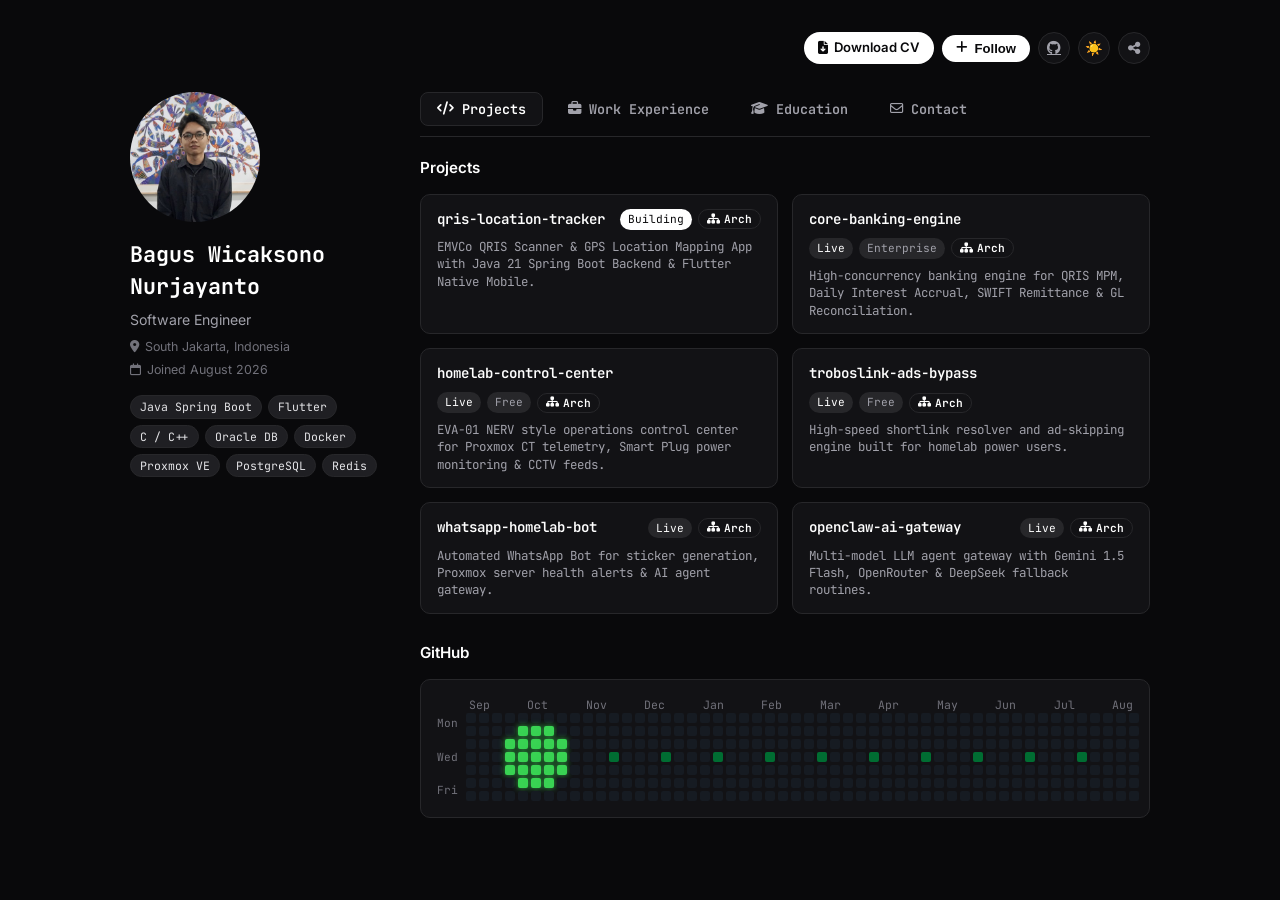
==== index.html @ bac32886 "feat: Add WhatsApp, LinkedIn & Twitter OpenGraph rich preview cards and favicon" ====
<!DOCTYPE html>
<html lang="en" data-theme="dark">
<head>
    <meta charset="UTF-8">
    <meta name="viewport" content="width=device-width, initial-scale=1.0">
    <title>Bagus Wicaksono Nurjayanto - Developer Portfolio</title>
    <meta name="description" content="Software Engineer & Core Banking Developer portfolio showcasing projects in Java Spring Boot, Flutter, C/C++, Docker, & Homelab Infrastructure.">
    
    <!-- Favicon & Touch Icon -->
    <link rel="icon" type="image/png" href="https://wicak.cloud/assets/avatar.png">
    <link rel="apple-touch-icon" href="https://wicak.cloud/assets/avatar.png">

    <!-- Open Graph / WhatsApp / Facebook Meta Tags -->
    <meta property="og:type" content="website">
    <meta property="og:url" content="https://wicak.cloud/">
    <meta property="og:site_name" content="wicak.cloud">
    <meta property="og:title" content="Bagus Wicaksono Nurjayanto - Software Engineer & Core Banking Developer">
    <meta property="og:description" content="Personal Portfolio & Homelab Infrastructure Showcase. Experienced in Java 21 Spring Boot, Core Banking Systems (QRIS & Remittance), Oracle DB, Docker, & Proxmox VE.">
    <meta property="og:image" content="https://wicak.cloud/assets/avatar.png">
    <meta property="og:image:secure_url" content="https://wicak.cloud/assets/avatar.png">
    <meta property="og:image:type" content="image/png">

    <!-- Twitter / LinkedIn Card Meta Tags -->
    <meta name="twitter:card" content="summary_large_image">
    <meta name="twitter:url" content="https://wicak.cloud/">
    <meta name="twitter:title" content="Bagus Wicaksono Nurjayanto - Software Engineer & Core Banking Developer">
    <meta name="twitter:description" content="Personal Portfolio & Homelab Infrastructure Showcase. Java Spring Boot, Core Banking Systems, Proxmox VE, & Distributed Systems.">
    <meta name="twitter:image" content="https://wicak.cloud/assets/avatar.png">

    <!-- Google Fonts: JetBrains Mono & Inter -->
    <link rel="preconnect" href="https://fonts.googleapis.com">
    <link rel="preconnect" href="https://fonts.gstatic.com" crossorigin>
    <link href="https://fonts.googleapis.com/css2?family=Inter:wght@400;500;600;700&family=JetBrains+Mono:wght@400;500;600;700&display=swap" rel="stylesheet">
    
    <!-- FontAwesome Icons -->
    <link rel="stylesheet" href="https://cdnjs.cloudflare.com/ajax/libs/font-awesome/6.5.1/css/all.min.css">
    
    <!-- Custom Stylesheet -->
    <link rel="stylesheet" href="styles.css?v=11">
</head>
<body>

    <!-- Main Container -->
    <div class="portfolio-container">
        
        <!-- Header Controls Row (Right Aligned) -->
        <header class="top-controls-bar">
            <div class="controls-group">
                <!-- Download CV Button -->
                <a href="assets/Bagus_Wicaksono_Nurjayanto_CV.pdf" target="_blank" download="Bagus_Wicaksono_Nurjayanto_CV.pdf" class="btn-download-cv" style="text-decoration: none; color: var(--btn-primary-text); background-color: var(--btn-primary-bg);" title="Download ATS Resume / CV (PDF)">
                    <i class="fa-solid fa-file-arrow-down"></i>
                    <span>Download CV</span>
                </a>

                <!-- Follow Button -->
                <button class="btn-follow" id="btnFollow" onclick="toggleFollow()">
                    <i class="fa-solid fa-plus" id="followIcon"></i>
                    <span id="followText">Follow</span>
                </button>
                
                <!-- GitHub Badge -->
                <a href="https://github.com/wiicaakkk" target="_blank" class="icon-control-btn" title="GitHub Profile (wiicaakkk)">
                    <i class="fa-brands fa-github"></i>
                </a>
                
                <!-- Theme Switcher Button -->
                <button class="icon-control-btn" id="themeToggleBtn" onclick="toggleTheme()" title="Toggle Theme">
                    <span id="themeIcon">☀️</span>
                </button>
                
                <!-- Share Button -->
                <button class="icon-control-btn" onclick="sharePortfolio()" title="Share Portfolio">
                    <i class="fa-solid fa-share-nodes"></i>
                </button>
            </div>
        </header>

        <!-- Main Layout: Grid 2 Columns -->
        <main class="portfolio-grid">
            
            <!-- LEFT COLUMN: Profile & Bio Sidebar -->
            <aside class="profile-sidebar">
                <!-- Avatar -->
                <div class="avatar-container">
                    <img src="assets/avatar.png?v=2" alt="Bagus Wicaksono Nurjayanto" class="avatar-img" onerror="this.src='https://api.dicebear.com/7.x/bottts/svg?seed=wiicaakkk'">
                </div>

                <!-- User Info -->
                <div class="profile-details">
                    <h1 class="user-handle">Bagus Wicaksono Nurjayanto</h1>
                    <h2 class="user-title">Software Engineer</h2>
                    
                    <div class="meta-info">
                        <div class="meta-item">
                            <i class="fa-solid fa-location-dot"></i>
                            <span>South Jakarta, Indonesia</span>
                        </div>
                        <div class="meta-item">
                            <i class="fa-regular fa-calendar"></i>
                            <span>Joined August 2026</span>
                        </div>
                    </div>


                    <!-- Tech Stack Badges -->
                    <div class="tech-badges-list">
                        <span class="tech-badge">Java Spring Boot</span>
                        <span class="tech-badge">Flutter</span>
                        <span class="tech-badge">C / C++</span>
                        <span class="tech-badge">Oracle DB</span>
                        <span class="tech-badge">Docker</span>
                        <span class="tech-badge">Proxmox VE</span>
                        <span class="tech-badge">PostgreSQL</span>
                        <span class="tech-badge">Redis</span>
                    </div>
                </div>
            </aside>

            <!-- RIGHT COLUMN: Tabbed Views (Projects & Work Experience) -->
            <section class="main-content">
                
                <!-- Navigation Tabs Switcher -->
                <nav class="content-tabs">
                    <button class="tab-btn active" id="tabProjectsBtn" onclick="switchTab('projects')">
                        <i class="fa-solid fa-code"></i>
                        <span>Projects</span>
                    </button>
                    <button class="tab-btn" id="tabExperienceBtn" onclick="switchTab('experience')">
                        <i class="fa-solid fa-briefcase"></i>
                        <span>Work Experience</span>
                    </button>
                    <button class="tab-btn" id="tabEducationBtn" onclick="switchTab('education')">
                        <i class="fa-solid fa-graduation-cap"></i>
                        <span>Education</span>
                    </button>
                    <button class="tab-btn" id="tabContactBtn" onclick="switchTab('contact')">
                        <i class="fa-regular fa-envelope"></i>
                        <span>Contact</span>
                    </button>
                </nav>

                <!-- TAB 1: PROJECTS VIEW -->
                <div class="tab-view active" id="viewProjects">
                    <div class="content-block">
                        <h3 class="section-title">Projects</h3>
                        
                        <div class="projects-grid">
                            
                            <!-- Project Card 1: QRIS Location Tracker -->
                            <div class="project-card" onclick="window.open('https://qris.wicak.cloud', '_blank')">
                                <div class="project-header">
                                    <div class="project-title-box">
                                        <h4 class="project-name">qris-location-tracker</h4>
                                    </div>
                                    <div class="project-header-right">
                                        <span class="status-badge badge-building">Building</span>
                                        <button class="btn-arch-trigger" onclick="openArchModal(event, 'qris-location-tracker')" title="View System Architecture">
                                            <i class="fa-solid fa-sitemap"></i>
                                            <span>Arch</span>
                                        </button>
                                    </div>
                                </div>
                                <p class="project-desc">
                                    EMVCo QRIS Scanner &amp; GPS Location Mapping App with Java 21 Spring Boot Backend &amp; Flutter Native Mobile.
                                </p>
                            </div>

                            <!-- Project Card 2: Core Banking Engine -->
                            <div class="project-card" onclick="window.open('https://github.com/wiicaakkk/core-banking-engine', '_blank')">
                                <div class="project-header">
                                    <div class="project-title-box">
                                        <h4 class="project-name">core-banking-engine</h4>
                                    </div>
                                    <div class="project-header-right">
                                        <span class="status-badge badge-live">Live</span>
                                        <span class="status-badge badge-free">Enterprise</span>
                                        <button class="btn-arch-trigger" onclick="openArchModal(event, 'core-banking-engine')" title="View System Architecture">
                                            <i class="fa-solid fa-sitemap"></i>
                                            <span>Arch</span>
                                        </button>
                                    </div>
                                </div>
                                <p class="project-desc">
                                    High-concurrency banking engine for QRIS MPM, Daily Interest Accrual, SWIFT Remittance &amp; GL Reconciliation.
                                </p>
                            </div>

                            <!-- Project Card 3: Homelab Control Center -->
                            <div class="project-card" onclick="window.open('https://github.com/wiicaakkk/homelab-control-center', '_blank')">
                                <div class="project-header">
                                    <div class="project-title-box">
                                        <h4 class="project-name">homelab-control-center</h4>
                                    </div>
                                    <div class="project-header-right">
                                        <span class="status-badge badge-live">Live</span>
                                        <span class="status-badge badge-free">Free</span>
                                        <button class="btn-arch-trigger" onclick="openArchModal(event, 'homelab-control-center')" title="View System Architecture">
                                            <i class="fa-solid fa-sitemap"></i>
                                            <span>Arch</span>
                                        </button>
                                    </div>
                                </div>
                                <p class="project-desc">
                                    EVA-01 NERV style operations control center for Proxmox CT telemetry, Smart Plug power monitoring &amp; CCTV feeds.
                                </p>
                            </div>

                            <!-- Project Card 4: TrobosLink Ads Bypass -->
                            <div class="project-card" onclick="window.open('https://bypass.wicak.cloud', '_blank')">
                                <div class="project-header">
                                    <div class="project-title-box">
                                        <h4 class="project-name">troboslink-ads-bypass</h4>
                                    </div>
                                    <div class="project-header-right">
                                        <span class="status-badge badge-live">Live</span>
                                        <span class="status-badge badge-free">Free</span>
                                        <button class="btn-arch-trigger" onclick="openArchModal(event, 'troboslink-ads-bypass')" title="View System Architecture">
                                            <i class="fa-solid fa-sitemap"></i>
                                            <span>Arch</span>
                                        </button>
                                    </div>
                                </div>
                                <p class="project-desc">
                                    High-speed shortlink resolver and ad-skipping engine built for homelab power users.
                                </p>
                            </div>

                            <!-- Project Card 5: WhatsApp Homelab Bot -->
                            <div class="project-card" onclick="window.open('https://github.com/wiicaakkk/whatsapp-homelab-bot', '_blank')">
                                <div class="project-header">
                                    <div class="project-title-box">
                                        <h4 class="project-name">whatsapp-homelab-bot</h4>
                                    </div>
                                    <div class="project-header-right">
                                        <span class="status-badge badge-live">Live</span>
                                        <button class="btn-arch-trigger" onclick="openArchModal(event, 'whatsapp-homelab-bot')" title="View System Architecture">
                                            <i class="fa-solid fa-sitemap"></i>
                                            <span>Arch</span>
                                        </button>
                                    </div>
                                </div>
                                <p class="project-desc">
                                    Automated WhatsApp Bot for sticker generation, Proxmox server health alerts &amp; AI agent gateway.
                                </p>
                            </div>

                            <!-- Project Card 6: OpenClaw AI Gateway -->
                            <div class="project-card" onclick="window.open('https://github.com/wiicaakkk/openclaw-ai-gateway', '_blank')">
                                <div class="project-header">
                                    <div class="project-title-box">
                                        <h4 class="project-name">openclaw-ai-gateway</h4>
                                    </div>
                                    <div class="project-header-right">
                                        <span class="status-badge badge-live">Live</span>
                                        <button class="btn-arch-trigger" onclick="openArchModal(event, 'openclaw-ai-gateway')" title="View System Architecture">
                                            <i class="fa-solid fa-sitemap"></i>
                                            <span>Arch</span>
                                        </button>
                                    </div>
                                </div>
                                <p class="project-desc">
                                    Multi-model LLM agent gateway with Gemini 1.5 Flash, OpenRouter &amp; DeepSeek fallback routines.
                                </p>
                            </div>

                        </div>
                    </div>

                    <!-- GITHUB ACTIVITY HEATMAP SECTION -->
                    <div class="content-block">
                        <h3 class="section-title">GitHub</h3>
                        
                        <div class="github-heatmap-card">
                            <div class="heatmap-scroll-wrapper">
                                <!-- Heatmap Months Header -->
                                <div class="heatmap-months">
                                    <span>Sep</span>
                                    <span>Oct</span>
                                    <span>Nov</span>
                                    <span>Dec</span>
                                    <span>Jan</span>
                                    <span>Feb</span>
                                    <span>Mar</span>
                                    <span>Apr</span>
                                    <span>May</span>
                                    <span>Jun</span>
                                    <span>Jul</span>
                                    <span>Aug</span>
                                </div>

                                <div class="heatmap-body">
                                    <!-- Heatmap Days Labels -->
                                    <div class="heatmap-days">
                                        <span>Mon</span>
                                        <span>Wed</span>
                                        <span>Fri</span>
                                    </div>

                                    <!-- Heatmap Grid Cells (52 Weeks x 7 Days) -->
                                    <div class="heatmap-grid" id="heatmapGrid">
                                        <!-- Dynamically generated via script.js -->
                                    </div>
                                </div>
                            </div>
                        </div>
                    </div>
                </div>

                <!-- TAB 2: WORK EXPERIENCE VIEW -->
                <div class="tab-view" id="viewExperience">
                    <div class="content-block">
                        <h3 class="section-title">Work Experience</h3>
                        
                        <div class="experience-list">
                            
                            <!-- Experience 1: Next TI -->
                            <div class="experience-card">
                                <div class="exp-header">
                                    <div>
                                        <h4 class="exp-role">Programmer – Core Banking Developer &amp; Business Analyst</h4>
                                        <div class="exp-company">Next TI, Jakarta</div>
                                    </div>
                                    <span class="exp-date">Apr 2024 – Present</span>
                                </div>
                                <ul class="exp-bullets">
                                    <li>Developed QRIS MPM payment integration, ensuring accurate payment posting and reconciliation in compliance with Bank Indonesia standards.</li>
                                    <li>Designed Daily Interest calculation for e-Saving products, translating product business requirements into automated backend logic.</li>
                                    <li>Analyzed and implemented Payroll Transaction, ensuring data privacy compliance and accurate GL posting for payroll disbursement flows.</li>
                                    <li>Led end-to-end development of Remittance module covering international transfer flows (SWIFT/TT), from requirement gathering through system testing and deployment.</li>
                                    <li>Translated business rules into technical specifications for a Cashback Program, coordinating reward calculation logic and GL posting with cross-functional teams.</li>
                                    <li>Performed Balance Sheet (Neraca) Adjustment and GL reconciliation enhancements to ensure accurate financial reporting in line with regulatory requirements.</li>
                                </ul>
                            </div>

                            <!-- Experience 2: Nutrifood x Telkom University -->
                            <div class="experience-card">
                                <div class="exp-header">
                                    <div>
                                        <h4 class="exp-role">Research Assistant</h4>
                                        <div class="exp-company">Nutrifood x Telkom University, Bandung</div>
                                    </div>
                                    <span class="exp-date">Jul 2022 – Sep 2022</span>
                                </div>
                                <ul class="exp-bullets">
                                    <li>Assisted in research projects as part of Nutrifood's Studi Independen program in collaboration with Telkom University.</li>
                                    <li>Conducted literature reviews, data collection, and analysis to support academic and applied research.</li>
                                    <li>Coordinated with mentors and team members to meet project deliverables and timelines.</li>
                                    <li>Contributed to report drafting and presentation of research findings in structured formats.</li>
                                </ul>
                            </div>

                            <!-- Experience 3: Agate x Kampus Merdeka (Game Programmer) -->
                            <div class="experience-card">
                                <div class="exp-header">
                                    <div>
                                        <h4 class="exp-role">Game Programmer (Remote)</h4>
                                        <div class="exp-company">Agate x Kampus Merdeka</div>
                                    </div>
                                    <span class="exp-date">Aug 2021 – Jan 2022</span>
                                </div>
                                <ul class="exp-bullets">
                                    <li>Participated in Kampus Merdeka's Studi Independen program with a focus on game development.</li>
                                    <li>Designed and implemented game logic and mechanics using industry-standard tools and languages.</li>
                                    <li>Collaborated with artists and designers to integrate assets into game builds.</li>
                                    <li>Tested, debugged, and optimized gameplay features to ensure smooth user experiences.</li>
                                </ul>
                            </div>

                            <!-- Experience 4: Agate x Kampus Merdeka (3D Designer) -->
                            <div class="experience-card">
                                <div class="exp-header">
                                    <div>
                                        <h4 class="exp-role">3D Designer (Remote)</h4>
                                        <div class="exp-company">Agate x Kampus Merdeka</div>
                                    </div>
                                    <span class="exp-date">Aug 2021 – Jan 2022</span>
                                </div>
                                <ul class="exp-bullets">
                                    <li>Specialized in 3D modeling and design within the framework of Kampus Merdeka's Studi Independen program.</li>
                                    <li>Created and textured 3D assets for use in games and interactive media.</li>
                                    <li>Utilized software such as Blender or Maya to model, rig, and render objects.</li>
                                    <li>Worked alongside programmers and creative teams to ensure visual consistency and performance optimization.</li>
                                </ul>
                            </div>

                        </div>
                    </div>
                </div>

                <!-- TAB 3: EDUCATION VIEW -->
                <div class="tab-view" id="viewEducation">
                    <div class="content-block">
                        <h3 class="section-title">Education</h3>
                        
                        <div class="experience-list">
                            <div class="experience-card">
                                <div class="exp-header">
                                    <div>
                                        <h4 class="exp-role">Bachelor of Informatics Engineering (S.Kom.)</h4>
                                        <div class="exp-company">Telkom University – Bandung, Indonesia</div>
                                    </div>
                                    <span class="exp-date">Graduated Jul 2023</span>
                                </div>
                                <ul class="exp-bullets">
                                    <li>Graduated with a core focus on Software Engineering, Database Systems, and Distributed Computing.</li>
                                    <li>Participated in Studi Independen research collaborations with Nutrifood and Agate Game Studio.</li>
                                </ul>
                            </div>
                        </div>
                    </div>
                </div>

                <!-- TAB 4: CONTACT VIEW -->
                <div class="tab-view" id="viewContact">
                    <div class="content-block">
                        <h3 class="section-title">Contact &amp; Connect</h3>
                        
                        <div class="contact-grid">
                            <!-- LinkedIn -->
                            <a href="https://www.linkedin.com/in/bagus-wicaksono-nurjayanto/" target="_blank" class="contact-card">
                                <div class="contact-icon">
                                    <i class="fa-brands fa-linkedin-in"></i>
                                </div>
                                <div class="contact-info">
                                    <span class="contact-label">LinkedIn</span>
                                    <span class="contact-value">Bagus Wicaksono Nurjayanto</span>
                                </div>
                            </a>

                            <!-- WhatsApp / Phone -->
                            <a href="https://wa.me/6282223259114" target="_blank" class="contact-card">
                                <div class="contact-icon">
                                    <i class="fa-brands fa-whatsapp"></i>
                                </div>
                                <div class="contact-info">
                                    <span class="contact-label">WhatsApp / Phone</span>
                                    <span class="contact-value">+62 822-2325-9114</span>
                                </div>
                            </a>

                            <!-- Email -->
                            <a href="mailto:bagus.wicak@outlook.com" class="contact-card">
                                <div class="contact-icon">
                                    <i class="fa-regular fa-envelope"></i>
                                </div>
                                <div class="contact-info">
                                    <span class="contact-label">Email</span>
                                    <span class="contact-value">bagus.wicak@outlook.com</span>
                                </div>
                            </a>

                            <!-- GitHub -->
                            <a href="https://github.com/wiicaakkk" target="_blank" class="contact-card">
                                <div class="contact-icon">
                                    <i class="fa-brands fa-github"></i>
                                </div>
                                <div class="contact-info">
                                    <span class="contact-label">GitHub</span>
                                    <span class="contact-value">@wiicaakkk</span>
                                </div>
                            </a>
                        </div>
                    </div>
                </div>

            </section>
        </main>
    </div>

    <!-- System Architecture Modal Overlay -->
    <div class="arch-modal-overlay" id="archModalOverlay" onclick="closeArchModal(event)">
        <div class="arch-modal-card" onclick="event.stopPropagation()">
            <div class="arch-modal-header">
                <div class="arch-modal-title-group">
                    <span class="arch-modal-badge" id="archModalCategory">Enterprise Financial Systems</span>
                    <h2 class="arch-modal-title" id="archModalTitle">Core Banking Distributed Engine</h2>
                    <span class="arch-modal-status" id="archModalStatus">Production Grade • High Concurrency</span>
                </div>
                <button class="arch-modal-close" onclick="closeArchModal()" title="Close (Esc)">
                    <i class="fa-solid fa-xmark"></i>
                </button>
            </div>

            <div class="arch-modal-body">
                <!-- Metrics Bar -->
                <div class="arch-metrics-grid" id="archMetricsGrid"></div>

                <!-- Section Header -->
                <div class="arch-section-header">
                    <i class="fa-solid fa-sitemap"></i>
                    <span>System Architecture &amp; Data Pipeline</span>
                </div>

                <!-- Pipeline Container -->
                <div class="arch-pipeline-container" id="archPipelineContainer"></div>
            </div>
        </div>
    </div>

    <!-- Toast Notification -->
    <div class="toast-popup" id="toastPopup">URL copied to clipboard!</div>

    <!-- Custom Script -->
    <script src="script.js?v=11"></script>
</body>
</html>
---- styles.css ----
/* ==========================================================================
   Stackinfolio Developer Portfolio (Monochrome / Black & White Theme)
   Fully Mobile Responsive & Touch-Optimized Layout
   ========================================================================== */

:root {
    /* Light Theme (Clean White & Black) */
    --bg-color: #ffffff;
    --card-bg: #fafafa;
    --card-border: #e4e4e7;
    --text-primary: #09090b;
    --text-secondary: #52525b;
    --text-muted: #71717a;
    
    /* Monochrome Controls */
    --btn-primary-bg: #09090b;
    --btn-primary-text: #ffffff;
    --btn-primary-hover: #27272a;
    
    --badge-tech-bg: #f4f4f5;
    --badge-tech-text: #18181b;
    --badge-tech-border: #e4e4e7;

    --badge-live-bg: #f4f4f5;
    --badge-live-text: #18181b;
    --badge-building-bg: #18181b;
    --badge-building-text: #ffffff;
    
    --font-sans: 'Inter', -apple-system, sans-serif;
    --font-mono: 'JetBrains Mono', monospace;
}

[data-theme="dark"] {
    /* Dark Theme (Deep Charcoal / Black & White) */
    --bg-color: #09090b;
    --card-bg: #121215;
    --card-border: #27272a;
    --text-primary: #ffffff;
    --text-secondary: #a1a1aa;
    --text-muted: #71717a;
    
    --btn-primary-bg: #ffffff;
    --btn-primary-text: #09090b;
    --btn-primary-hover: #e4e4e7;
    
    --badge-tech-bg: #1f1f23;
    --badge-tech-text: #e4e4e7;
    --badge-tech-border: #27272a;

    --badge-live-bg: #27272a;
    --badge-live-text: #ffffff;
    --badge-building-bg: #ffffff;
    --badge-building-text: #09090b;
}

html, body {
    width: 100%;
    overflow-x: hidden;
}

* {
    margin: 0;
    padding: 0;
    box-sizing: border-box;
}

body {
    background-color: var(--bg-color);
    color: var(--text-primary);
    font-family: var(--font-sans);
    min-height: 100vh;
    padding: 32px 20px 80px 20px;
    display: flex;
    justify-content: center;
    line-height: 1.5;
}

.portfolio-container {
    width: 100%;
    max-width: 1020px;
    margin: 0 auto;
    overflow-x: hidden;
}

/* ================= TOP CONTROLS BAR ================= */
.top-controls-bar {
    display: flex;
    justify-content: flex-end;
    align-items: center;
    margin-bottom: 28px;
    width: 100%;
}

.controls-group {
    display: flex;
    align-items: center;
    gap: 8px;
}

/* Follow Button */
.btn-follow {
    display: inline-flex;
    align-items: center;
    gap: 6px;
    background-color: var(--btn-primary-bg);
    color: var(--btn-primary-text);
    border: none;
    padding: 6px 14px;
    border-radius: 9999px;
    font-size: 0.82rem;
    font-weight: 600;
    cursor: pointer;
    transition: background-color 0.15s ease;
    white-space: nowrap;
}

.btn-follow:hover {
    background-color: var(--btn-primary-hover);
}

.btn-follow.following {
    background-color: var(--card-border);
    color: var(--text-secondary);
}

/* Download CV Button */
.btn-download-cv,
.btn-download-cv:link,
.btn-download-cv:visited,
.btn-download-cv:active {
    display: inline-flex;
    align-items: center;
    gap: 6px;
    background-color: var(--btn-primary-bg) !important;
    color: var(--btn-primary-text) !important;
    border: none !important;
    padding: 6px 14px;
    border-radius: 9999px;
    font-size: 0.82rem;
    font-weight: 600;
    text-decoration: none !important;
    cursor: pointer;
    transition: background-color 0.15s ease, opacity 0.15s ease;
    white-space: nowrap;
}

.btn-download-cv:hover {
    background-color: var(--btn-primary-hover) !important;
    color: var(--btn-primary-text) !important;
    text-decoration: none !important;
    opacity: 0.92;
}

/* GitHub Badge */
.github-badge {
    display: inline-flex;
    align-items: center;
    gap: 6px;
    background-color: var(--card-bg);
    border: 1px solid var(--card-border);
    color: var(--text-primary);
    padding: 5px 12px;
    border-radius: 9999px;
    font-family: var(--font-mono);
    font-size: 0.8rem;
    text-decoration: none;
    transition: border-color 0.15s ease;
    white-space: nowrap;
}

.github-badge:hover {
    border-color: var(--text-muted);
}

/* Icon Control Buttons */
.icon-control-btn {
    display: inline-flex;
    align-items: center;
    justify-content: center;
    width: 32px;
    height: 32px;
    flex-shrink: 0;
    border-radius: 50%;
    background-color: var(--card-bg);
    border: 1px solid var(--card-border);
    color: var(--text-secondary);
    cursor: pointer;
    font-size: 0.88rem;
    transition: color 0.15s ease, border-color 0.15s ease;
}

.icon-control-btn:hover {
    color: var(--text-primary);
    border-color: var(--text-muted);
}

/* ================= LAYOUT GRID ================= */
.portfolio-grid {
    display: grid;
    grid-template-columns: 250px 1fr;
    gap: 40px;
    align-items: start;
    width: 100%;
}

/* ================= LEFT SIDEBAR (PROFILE) ================= */
.profile-sidebar {
    display: flex;
    flex-direction: column;
    gap: 16px;
    width: 100%;
}

.avatar-container {
    width: 130px;
    height: 130px;
    border-radius: 50%;
    overflow: hidden;
    background-color: #ffffff;
    border: none;
    flex-shrink: 0;
}

.avatar-img {
    width: 100%;
    height: 100%;
    object-fit: cover;
}

.profile-details {
    display: flex;
    flex-direction: column;
    gap: 6px;
    width: 100%;
}

.user-handle {
    font-family: var(--font-mono);
    font-size: 1.35rem;
    font-weight: 700;
    color: var(--text-primary);
    word-break: break-word;
}

.user-title {
    font-size: 0.88rem;
    font-weight: 400;
    color: var(--text-secondary);
}

.meta-info {
    display: flex;
    flex-direction: column;
    gap: 4px;
    margin-top: 2px;
}

.meta-item {
    display: flex;
    align-items: center;
    gap: 6px;
    font-size: 0.78rem;
    color: var(--text-muted);
}

.user-bio {
    font-family: var(--font-mono);
    font-size: 0.83rem;
    line-height: 1.45;
    color: var(--text-secondary);
    margin-top: 8px;
    word-break: break-word;
}

/* Tech Badges List */
.tech-badges-list {
    display: flex;
    flex-wrap: wrap;
    gap: 6px;
    margin-top: 10px;
    width: 100%;
}

.tech-badge {
    background-color: var(--badge-tech-bg);
    color: var(--badge-tech-text);
    border: 1px solid var(--badge-tech-border);
    font-family: var(--font-mono);
    font-size: 0.72rem;
    padding: 2px 9px;
    border-radius: 9999px;
    white-space: nowrap;
}

/* ================= MAIN CONTENT (RIGHT) ================= */
.main-content {
    display: flex;
    flex-direction: column;
    gap: 20px;
    width: 100%;
    min-width: 0; /* Prevents flex children from overflowing parent */
}

/* ================= NAVIGATION TABS ================= */
.content-tabs {
    display: flex;
    align-items: center;
    gap: 8px;
    border-bottom: 1px solid var(--card-border);
    padding-bottom: 10px;
}

.tab-btn {
    display: inline-flex;
    align-items: center;
    gap: 8px;
    background: transparent;
    border: 1px solid transparent;
    padding: 7px 16px;
    border-radius: 8px;
    font-family: var(--font-mono);
    font-size: 0.84rem;
    font-weight: 600;
    color: var(--text-secondary);
    cursor: pointer;
    transition: all 0.15s ease;
}

.tab-btn:hover {
    color: var(--text-primary);
    background-color: var(--card-bg);
}

.tab-btn.active {
    color: var(--text-primary);
    background-color: var(--card-bg);
    border-color: var(--card-border);
}

/* Tab Views */
.tab-view {
    display: none;
    flex-direction: column;
    gap: 28px;
    width: 100%;
}

.tab-view.active {
    display: flex;
}

.content-block {
    display: flex;
    flex-direction: column;
    gap: 14px;
    width: 100%;
}

.section-title {
    font-size: 0.95rem;
    font-weight: 600;
    color: var(--text-primary);
}

/* Projects Grid */
.projects-grid {
    display: grid;
    grid-template-columns: repeat(2, 1fr);
    gap: 14px;
    width: 100%;
}

/* Project Card */
.project-card {
    background-color: var(--card-bg);
    border: 1px solid var(--card-border);
    border-radius: 10px;
    padding: 14px 16px;
    display: flex;
    flex-direction: column;
    gap: 8px;
    cursor: pointer;
    transition: border-color 0.15s ease;
    width: 100%;
    box-sizing: border-box;
}

.project-card:hover {
    border-color: var(--text-muted);
}

.project-header {
    display: flex;
    align-items: center;
    justify-content: space-between;
    gap: 8px;
    width: 100%;
    flex-wrap: wrap;
}

.project-title-box {
    display: flex;
    align-items: center;
    gap: 6px;
    min-width: 0;
}

.project-emoji {
    font-size: 0.95rem;
    flex-shrink: 0;
}

.project-name {
    font-family: var(--font-mono);
    font-size: 0.88rem;
    font-weight: 600;
    color: var(--text-primary);
    word-break: break-word;
}

.project-header-right {
    display: flex;
    align-items: center;
    gap: 6px;
    flex-shrink: 0;
}

/* Status Badges */
.status-badge {
    font-family: var(--font-mono);
    font-size: 0.7rem;
    padding: 2px 8px;
    border-radius: 9999px;
    white-space: nowrap;
}

.badge-building {
    background-color: var(--badge-building-bg);
    color: var(--badge-building-text);
}

.badge-live {
    background-color: var(--badge-live-bg);
    color: var(--badge-live-text);
}

.badge-free {
    background-color: var(--card-border);
    color: var(--text-secondary);
}

/* Like Button */
.like-btn {
    display: inline-flex;
    align-items: center;
    gap: 4px;
    background: transparent;
    border: 1px solid var(--card-border);
    border-radius: 9999px;
    padding: 2px 7px;
    font-family: var(--font-mono);
    font-size: 0.72rem;
    color: var(--text-secondary);
    cursor: pointer;
    transition: color 0.15s ease, border-color 0.15s ease;
    white-space: nowrap;
}

.like-btn:hover,
.like-btn.liked {
    color: var(--text-primary);
    border-color: var(--text-primary);
}

.project-desc {
    font-family: var(--font-mono);
    font-size: 0.78rem;
    color: var(--text-secondary);
    line-height: 1.4;
    word-break: break-word;
}

/* ================= WORK EXPERIENCE SECTION ================= */
.experience-list {
    display: flex;
    flex-direction: column;
    gap: 14px;
    width: 100%;
}

.experience-card {
    background-color: var(--card-bg);
    border: 1px solid var(--card-border);
    border-radius: 10px;
    padding: 16px 18px;
    display: flex;
    flex-direction: column;
    gap: 10px;
    width: 100%;
    transition: border-color 0.15s ease;
}

.experience-card:hover {
    border-color: var(--text-muted);
}

.exp-header {
    display: flex;
    justify-content: space-between;
    align-items: flex-start;
    gap: 12px;
    flex-wrap: wrap;
}

.exp-role {
    font-family: var(--font-mono);
    font-size: 0.9rem;
    font-weight: 700;
    color: var(--text-primary);
    line-height: 1.35;
}

.exp-company {
    font-size: 0.82rem;
    color: var(--text-secondary);
    margin-top: 2px;
}

.exp-date {
    font-family: var(--font-mono);
    font-size: 0.75rem;
    color: var(--text-muted);
    background-color: var(--badge-tech-bg);
    border: 1px solid var(--badge-tech-border);
    padding: 2px 10px;
    border-radius: 9999px;
    white-space: nowrap;
    flex-shrink: 0;
}

.exp-bullets {
    padding-left: 18px;
    display: flex;
    flex-direction: column;
    gap: 5px;
}

.exp-bullets li {
    font-size: 0.8rem;
    color: var(--text-secondary);
    line-height: 1.45;
}

/* ================= GITHUB HEATMAP ================= */
.github-heatmap-card {
    background-color: var(--card-bg);
    border: 1px solid var(--card-border);
    border-radius: 10px;
    padding: 16px;
    display: flex;
    flex-direction: column;
    gap: 10px;
    width: 100%;
    overflow-x: auto;
    -webkit-overflow-scrolling: touch;
}

.heatmap-scroll-wrapper {
    min-width: 600px;
}

.heatmap-months {
    display: flex;
    justify-content: space-between;
    padding-left: 32px;
    font-family: var(--font-mono);
    font-size: 0.72rem;
    color: var(--text-muted);
}

.heatmap-body {
    display: flex;
    gap: 8px;
}

.heatmap-days {
    display: flex;
    flex-direction: column;
    justify-content: space-between;
    font-family: var(--font-mono);
    font-size: 0.7rem;
    color: var(--text-muted);
    padding: 2px 0;
}

.heatmap-grid {
    display: grid;
    grid-template-columns: repeat(52, 1fr);
    grid-template-rows: repeat(7, 1fr);
    grid-auto-flow: column;
    gap: 3px;
    flex: 1;
}

.heatmap-cell {
    width: 10px;
    height: 10px;
    border-radius: 2px;
    background-color: #ebedf0;
    transition: background-color 0.1s ease, box-shadow 0.1s ease;
}

[data-theme="dark"] .heatmap-cell {
    background-color: #161b22;
}

/* GitHub Classic Emerald Green Activity Ramp */
.level-0 { background-color: #ebedf0 !important; box-shadow: none !important; }
.level-1 { background-color: #9be9a8 !important; }
.level-2 { background-color: #40c463 !important; }
.level-3 { background-color: #30a14e !important; }
.level-4 { 
    background-color: #216e39 !important; 
    box-shadow: 0 0 4px rgba(33, 110, 57, 0.6) !important;
}

[data-theme="dark"] .level-0 { background-color: #161b22 !important; box-shadow: none !important; }
[data-theme="dark"] .level-1 { background-color: #0e4429 !important; }
[data-theme="dark"] .level-2 { background-color: #006d32 !important; }
[data-theme="dark"] .level-3 { background-color: #26a641 !important; }
[data-theme="dark"] .level-4 { 
    background-color: #39d353 !important; 
    box-shadow: 0 0 6px rgba(57, 211, 83, 0.8) !important;
}

/* ================= CONTACT SECTION ================= */
.contact-grid {
    display: grid;
    grid-template-columns: repeat(auto-fit, minmax(210px, 1fr));
    gap: 12px;
}

.contact-card {
    display: flex;
    align-items: center;
    gap: 14px;
    padding: 14px 16px;
    background-color: var(--card-bg);
    border: 1px solid var(--card-border);
    border-radius: 12px;
    text-decoration: none;
    color: var(--text-primary);
    transition: transform 0.15s ease, border-color 0.15s ease, background-color 0.15s ease;
}

.contact-card:hover {
    border-color: var(--text-primary);
    transform: translateY(-2px);
    background-color: var(--bg-hover);
}

.contact-icon {
    width: 36px;
    height: 36px;
    border-radius: 8px;
    background-color: var(--bg-hover);
    border: 1px solid var(--card-border);
    display: flex;
    align-items: center;
    justify-content: center;
    font-size: 1.1rem;
    color: var(--text-primary);
    flex-shrink: 0;
}

.contact-info {
    display: flex;
    flex-direction: column;
    gap: 2px;
    overflow: hidden;
}

.contact-label {
    font-family: var(--font-mono);
    font-size: 0.7rem;
    color: var(--text-muted);
    text-transform: uppercase;
    letter-spacing: 0.5px;
}

.contact-value {
    font-size: 0.85rem;
    font-weight: 500;
    color: var(--text-primary);
    white-space: nowrap;
    overflow: hidden;
    text-overflow: ellipsis;
}

/* Floating Footer Badge */
.floating-footer-badge {
    position: fixed;
    bottom: 16px;
    right: 16px;
    background-color: var(--card-bg);
    border: 1px solid var(--card-border);
    padding: 6px 14px;
    border-radius: 9999px;
    font-size: 0.75rem;
    color: var(--text-secondary);
    display: flex;
    align-items: center;
    gap: 6px;
    z-index: 100;
}

.floating-footer-badge strong {
    color: var(--text-primary);
}

/* Toast Popup */
.toast-popup {
    position: fixed;
    bottom: 60px;
    right: 16px;
    background-color: var(--card-bg);
    border: 1px solid var(--card-border);
    color: var(--text-primary);
    padding: 8px 14px;
    border-radius: 8px;
    font-family: var(--font-mono);
    font-size: 0.8rem;
    opacity: 0;
    transform: translateY(6px);
    transition: all 0.2s ease;
    pointer-events: none;
    z-index: 1000;
}

.toast-popup.show {
    opacity: 1;
    transform: translateY(0);
}

/* ================= MOBILE RESPONSIVE MEDIA QUERIES ================= */
@media (max-width: 768px) {
    body {
        padding: 16px 14px 60px 14px;
    }

    .top-controls-bar {
        margin-bottom: 20px;
        width: 100%;
        display: flex;
        justify-content: flex-end;
    }

    .controls-group {
        width: auto;
        display: flex;
        align-items: center;
        justify-content: flex-end;
        gap: 8px;
    }

    .btn-follow {
        padding: 6px 14px;
        font-size: 0.8rem;
    }

    .portfolio-grid {
        grid-template-columns: 1fr;
        gap: 28px;
    }

    /* Centered Mobile Profile Sidebar */
    .profile-sidebar {
        align-items: center;
        text-align: center;
        width: 100%;
        padding: 10px 0;
        border-bottom: 1px solid var(--card-border);
        padding-bottom: 24px;
    }

    .avatar-container {
        width: 110px;
        height: 110px;
        margin: 0 auto 6px auto;
    }

    .user-handle {
        font-size: 1.3rem;
        text-align: center;
    }

    .user-title {
        text-align: center;
        font-size: 0.86rem;
    }

    .meta-info {
        align-items: center;
        justify-content: center;
    }

    .user-bio {
        text-align: center;
        font-size: 0.8rem;
        max-width: 90%;
        margin: 8px auto 0 auto;
    }

    .tech-badges-list {
        justify-content: center;
        margin-top: 12px;
    }

    /* Mobile Navigation Tabs */
    .content-tabs {
        width: 100%;
        display: flex;
        gap: 8px;
    }

    .tab-btn {
        flex: 1;
        justify-content: center;
        padding: 9px 12px;
        font-size: 0.82rem;
    }

    .projects-grid {
        grid-template-columns: 1fr;
        gap: 12px;
    }

    .project-card {
        padding: 14px;
    }

    .project-name {
        font-size: 0.88rem;
    }
}

@media (max-width: 480px) {
    body {
        padding: 12px 10px 50px 10px;
    }

    .avatar-container {
        width: 96px;
        height: 96px;
    }

    .user-handle {
        font-size: 1.2rem;
    }

    .user-title {
        font-size: 0.82rem;
    }

    .user-bio {
        font-size: 0.78rem;
        max-width: 100%;
    }

    .tech-badge {
        font-size: 0.7rem;
        padding: 2px 8px;
    }

    .exp-header {
        flex-direction: column;
        align-items: flex-start;
        gap: 4px;
    }

    .exp-date {
        align-self: flex-start;
    }
}

/* ================= ARCHITECTURE DIAGRAM TRIGGER BUTTON ================= */
.btn-arch-trigger {
    display: inline-flex;
    align-items: center;
    gap: 4px;
    background-color: var(--card-bg);
    border: 1px solid var(--card-border);
    color: var(--text-primary);
    padding: 2px 8px;
    border-radius: 9999px;
    font-family: var(--font-mono);
    font-size: 0.7rem;
    font-weight: 600;
    cursor: pointer;
    transition: all 0.15s ease;
    white-space: nowrap;
}

.btn-arch-trigger:hover {
    border-color: var(--text-primary);
    background-color: var(--badge-tech-bg);
    transform: translateY(-1px);
}

.btn-arch-trigger i {
    font-size: 0.72rem;
}

/* ================= SYSTEM ARCHITECTURE MODAL ================= */
.arch-modal-overlay {
    position: fixed;
    top: 0;
    left: 0;
    width: 100vw;
    height: 100vh;
    background-color: rgba(0, 0, 0, 0.75);
    backdrop-filter: blur(8px);
    -webkit-backdrop-filter: blur(8px);
    z-index: 2000;
    display: flex;
    align-items: center;
    justify-content: center;
    padding: 20px;
    opacity: 0;
    pointer-events: none;
    transition: opacity 0.25s ease;
}

.arch-modal-overlay.show {
    opacity: 1;
    pointer-events: auto;
}

.arch-modal-card {
    background-color: var(--card-bg);
    border: 1px solid var(--card-border);
    border-radius: 16px;
    width: 100%;
    max-width: 720px;
    max-height: 85vh;
    display: flex;
    flex-direction: column;
    box-shadow: 0 20px 40px rgba(0, 0, 0, 0.4);
    transform: translateY(20px) scale(0.97);
    transition: transform 0.25s ease;
    overflow: hidden;
}

.arch-modal-overlay.show .arch-modal-card {
    transform: translateY(0) scale(1);
}

.arch-modal-header {
    display: flex;
    justify-content: space-between;
    align-items: flex-start;
    padding: 20px 24px;
    border-bottom: 1px solid var(--card-border);
    background-color: var(--bg-color);
}

.arch-modal-title-group {
    display: flex;
    flex-direction: column;
    gap: 4px;
}

.arch-modal-badge {
    font-family: var(--font-mono);
    font-size: 0.72rem;
    color: var(--text-muted);
    text-transform: uppercase;
    letter-spacing: 0.5px;
}

.arch-modal-title {
    font-family: var(--font-mono);
    font-size: 1.25rem;
    font-weight: 700;
    color: var(--text-primary);
}

.arch-modal-status {
    font-family: var(--font-mono);
    font-size: 0.78rem;
    color: var(--text-secondary);
}

.arch-modal-close {
    background: transparent;
    border: 1px solid var(--card-border);
    color: var(--text-secondary);
    width: 32px;
    height: 32px;
    border-radius: 50%;
    display: flex;
    align-items: center;
    justify-content: center;
    cursor: pointer;
    transition: all 0.15s ease;
    flex-shrink: 0;
}

.arch-modal-close:hover {
    color: var(--text-primary);
    border-color: var(--text-primary);
    background-color: var(--card-border);
}

.arch-modal-body {
    padding: 24px;
    overflow-y: auto;
    display: flex;
    flex-direction: column;
    gap: 20px;
}

.arch-metrics-grid {
    display: grid;
    grid-template-columns: repeat(auto-fit, minmax(180px, 1fr));
    gap: 10px;
}

.arch-metric-card {
    background-color: var(--bg-color);
    border: 1px solid var(--card-border);
    border-radius: 8px;
    padding: 10px 14px;
    display: flex;
    flex-direction: column;
    gap: 2px;
}

.arch-metric-label {
    font-family: var(--font-mono);
    font-size: 0.7rem;
    color: var(--text-muted);
    text-transform: uppercase;
}

.arch-metric-value {
    font-family: var(--font-mono);
    font-size: 0.88rem;
    font-weight: 700;
    color: var(--text-primary);
}

.arch-section-header {
    display: flex;
    align-items: center;
    gap: 8px;
    font-family: var(--font-mono);
    font-size: 0.88rem;
    font-weight: 600;
    color: var(--text-primary);
    margin-top: 4px;
}

.arch-pipeline-container {
    display: flex;
    flex-direction: column;
    align-items: center;
    gap: 0;
    width: 100%;
}

.arch-step-card {
    background-color: var(--bg-color);
    border: 1px solid var(--card-border);
    border-radius: 10px;
    padding: 14px 16px;
    width: 100%;
    display: flex;
    flex-direction: column;
    gap: 6px;
    transition: border-color 0.15s ease, transform 0.15s ease;
}

.arch-step-card:hover {
    border-color: var(--text-primary);
    transform: scale(1.01);
}

.arch-step-header {
    display: flex;
    align-items: center;
    gap: 12px;
}

.arch-step-icon {
    width: 32px;
    height: 32px;
    border-radius: 8px;
    background-color: var(--card-bg);
    border: 1px solid var(--card-border);
    display: flex;
    align-items: center;
    justify-content: center;
    font-size: 0.95rem;
    color: var(--text-primary);
    flex-shrink: 0;
}

.arch-step-title-box {
    display: flex;
    flex-direction: column;
    gap: 1px;
}

.arch-step-num {
    font-family: var(--font-mono);
    font-size: 0.85rem;
    font-weight: 700;
    color: var(--text-primary);
}

.arch-step-tech {
    font-family: var(--font-mono);
    font-size: 0.75rem;
    color: var(--text-muted);
}

.arch-step-desc {
    font-size: 0.8rem;
    color: var(--text-secondary);
    line-height: 1.45;
    padding-left: 44px;
}

.arch-pipeline-arrow {
    display: flex;
    align-items: center;
    justify-content: center;
    padding: 6px 0;
    color: var(--text-muted);
    font-size: 0.85rem;
}
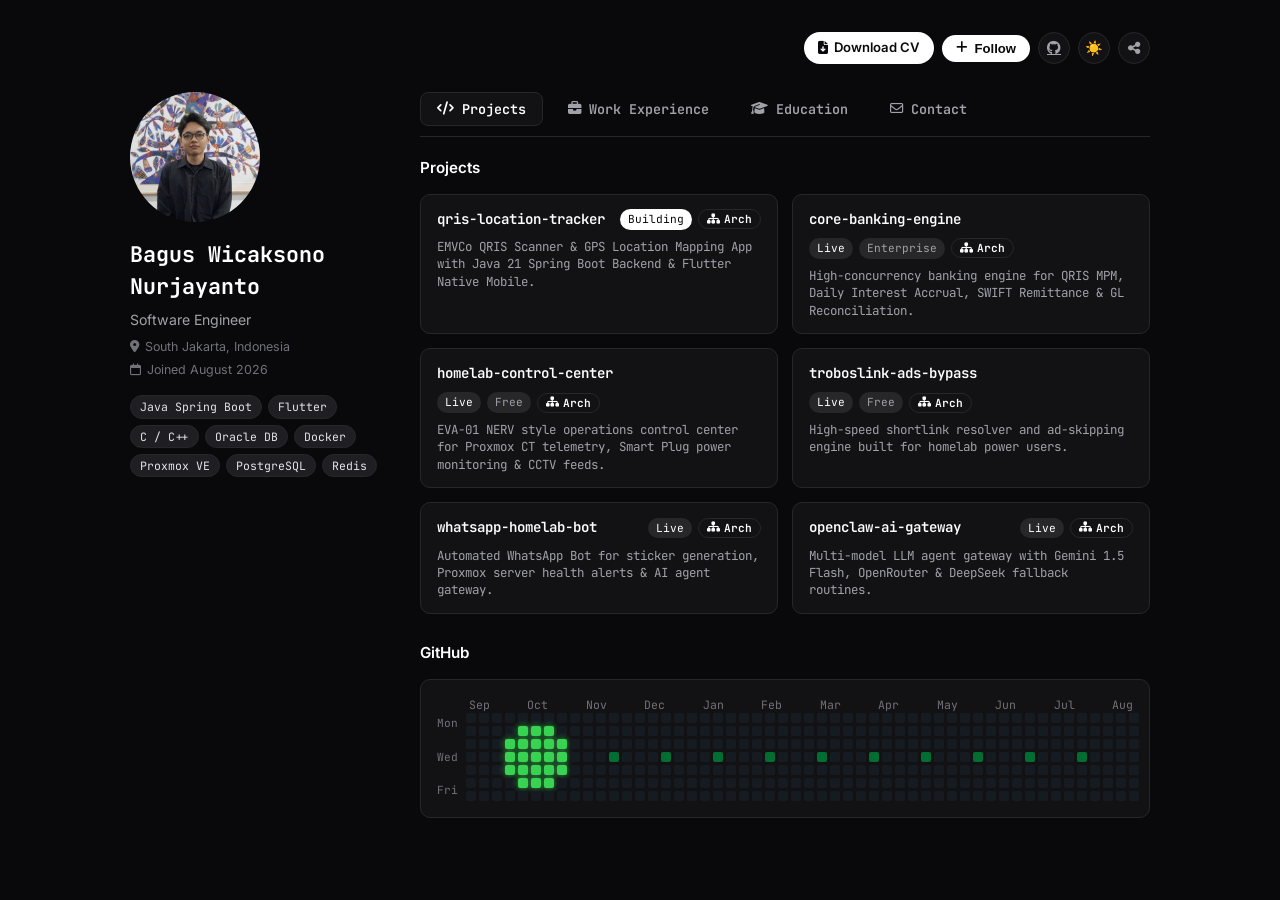
==== commit 5308b447: "fix: Update project card GitHub links to point to active repositories" ====
--- a/index.html
+++ b/index.html
@@ -36,7 +36,7 @@
     <link rel="stylesheet" href="https://cdnjs.cloudflare.com/ajax/libs/font-awesome/6.5.1/css/all.min.css">
     
     <!-- Custom Stylesheet -->
-    <link rel="stylesheet" href="styles.css?v=11">
+    <link rel="stylesheet" href="styles.css?v=12">
 </head>
 <body>
 
@@ -186,7 +186,7 @@
                             </div>
 
                             <!-- Project Card 3: Homelab Control Center -->
-                            <div class="project-card" onclick="window.open('https://github.com/wiicaakkk/homelab-control-center', '_blank')">
+                            <div class="project-card" onclick="window.open('https://github.com/wiicaakkk/homelab-dashboard', '_blank')">
                                 <div class="project-header">
                                     <div class="project-title-box">
                                         <h4 class="project-name">homelab-control-center</h4>
@@ -226,7 +226,7 @@
                             </div>
 
                             <!-- Project Card 5: WhatsApp Homelab Bot -->
-                            <div class="project-card" onclick="window.open('https://github.com/wiicaakkk/whatsapp-homelab-bot', '_blank')">
+                            <div class="project-card" onclick="window.open('https://github.com/wiicaakkk/Bot', '_blank')">
                                 <div class="project-header">
                                     <div class="project-title-box">
                                         <h4 class="project-name">whatsapp-homelab-bot</h4>
@@ -501,6 +501,6 @@
     <div class="toast-popup" id="toastPopup">URL copied to clipboard!</div>
 
     <!-- Custom Script -->
-    <script src="script.js?v=11"></script>
+    <script src="script.js?v=12"></script>
 </body>
 </html>
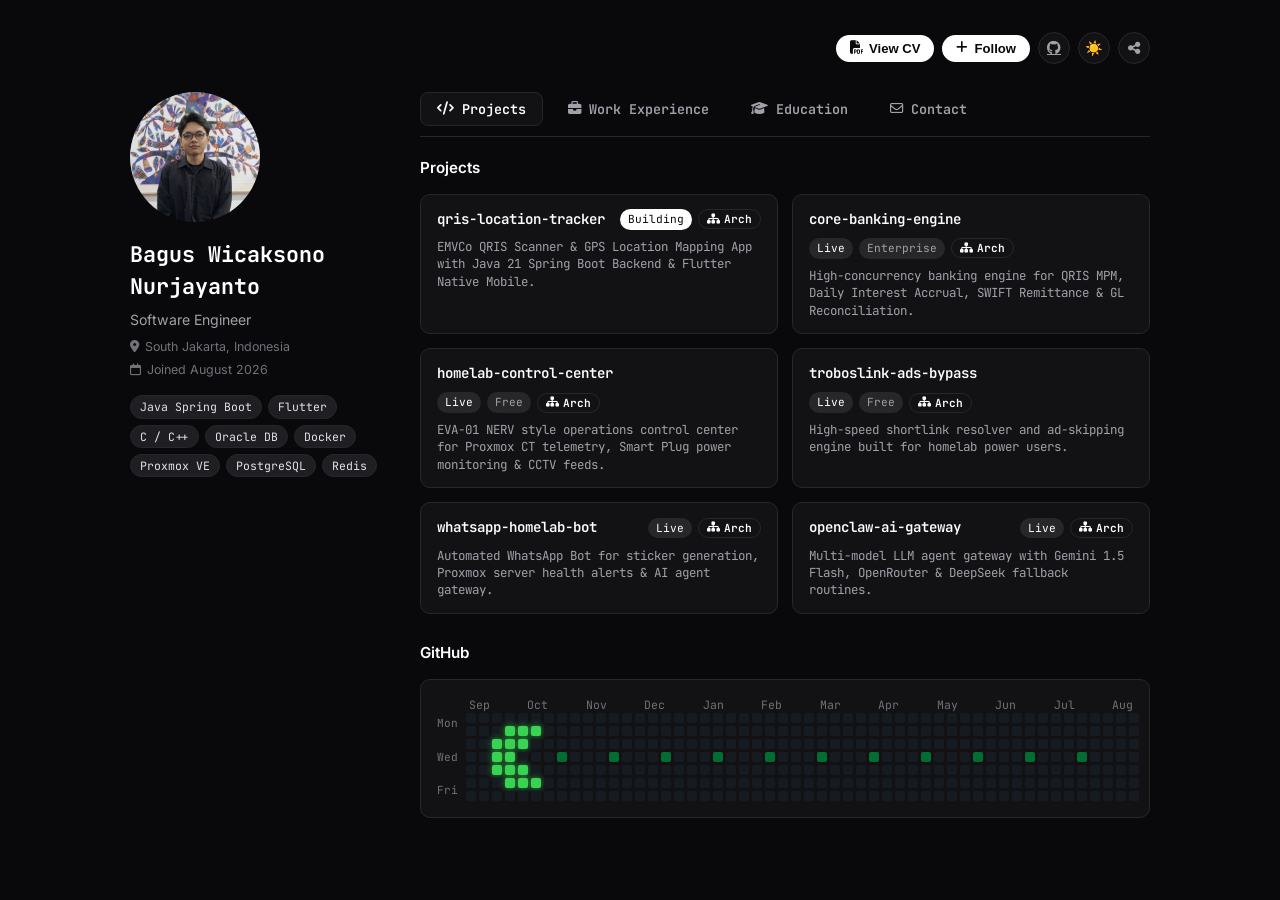
==== commit c4db3a09: "feat: Implement in-browser PDF CV Quick Viewer Modal" ====
--- a/index.html
+++ b/index.html
@@ -36,7 +36,7 @@
     <link rel="stylesheet" href="https://cdnjs.cloudflare.com/ajax/libs/font-awesome/6.5.1/css/all.min.css">
     
     <!-- Custom Stylesheet -->
-    <link rel="stylesheet" href="styles.css?v=12">
+    <link rel="stylesheet" href="styles.css?v=14">
 </head>
 <body>
 
@@ -46,11 +46,11 @@
         <!-- Header Controls Row (Right Aligned) -->
         <header class="top-controls-bar">
             <div class="controls-group">
-                <!-- Download CV Button -->
-                <a href="assets/Bagus_Wicaksono_Nurjayanto_CV.pdf" target="_blank" download="Bagus_Wicaksono_Nurjayanto_CV.pdf" class="btn-download-cv" style="text-decoration: none; color: var(--btn-primary-text); background-color: var(--btn-primary-bg);" title="Download ATS Resume / CV (PDF)">
-                    <i class="fa-solid fa-file-arrow-down"></i>
-                    <span>Download CV</span>
-                </a>
+                <!-- View / Download CV Button -->
+                <button class="btn-download-cv" id="btnViewCv" onclick="openCvModal(event)" title="View Curriculum Vitae (PDF)">
+                    <i class="fa-solid fa-file-pdf"></i>
+                    <span>View CV</span>
+                </button>
 
                 <!-- Follow Button -->
                 <button class="btn-follow" id="btnFollow" onclick="toggleFollow()">
@@ -166,7 +166,7 @@
                             </div>
 
                             <!-- Project Card 2: Core Banking Engine -->
-                            <div class="project-card" onclick="window.open('https://github.com/wiicaakkk/core-banking-engine', '_blank')">
+                            <div class="project-card" onclick="window.open('https://github.com/wiicaakkk/SpringBank', '_blank')">
                                 <div class="project-header">
                                     <div class="project-title-box">
                                         <h4 class="project-name">core-banking-engine</h4>
@@ -497,10 +497,39 @@
         </div>
     </div>
 
+    <!-- CV Viewer Modal Overlay -->
+    <div class="cv-modal-overlay" id="cvModalOverlay" onclick="closeCvModal(event)">
+        <div class="cv-modal-card" onclick="event.stopPropagation()">
+            <div class="cv-modal-header">
+                <div class="cv-modal-title-group">
+                    <span class="cv-modal-badge">ATS Resume / Curriculum Vitae</span>
+                    <h2 class="cv-modal-title">Bagus Wicaksono Nurjayanto</h2>
+                    <span class="cv-modal-status">Software Engineer &amp; Core Banking Specialist</span>
+                </div>
+                <div class="cv-modal-actions">
+                    <a href="assets/Bagus_Wicaksono_Nurjayanto_CV.pdf" download="Bagus_Wicaksono_Nurjayanto_CV.pdf" class="btn-cv-action" title="Download PDF File">
+                        <i class="fa-solid fa-download"></i>
+                        <span>Download</span>
+                    </a>
+                    <a href="assets/Bagus_Wicaksono_Nurjayanto_CV.pdf" target="_blank" class="btn-cv-action" title="Open in New Tab">
+                        <i class="fa-solid fa-arrow-up-right-from-square"></i>
+                    </a>
+                    <button class="cv-modal-close" onclick="closeCvModal()" title="Close (Esc)">
+                        <i class="fa-solid fa-xmark"></i>
+                    </button>
+                </div>
+            </div>
+
+            <div class="cv-modal-body">
+                <iframe src="assets/Bagus_Wicaksono_Nurjayanto_CV.pdf#toolbar=1&navpanes=0" class="cv-iframe" id="cvIframe" title="Curriculum Vitae Preview"></iframe>
+            </div>
+        </div>
+    </div>
+
     <!-- Toast Notification -->
     <div class="toast-popup" id="toastPopup">URL copied to clipboard!</div>
 
     <!-- Custom Script -->
-    <script src="script.js?v=12"></script>
+    <script src="script.js?v=14"></script>
 </body>
 </html>
--- a/styles.css
+++ b/styles.css
@@ -1140,3 +1140,150 @@
     color: var(--text-muted);
     font-size: 0.85rem;
 }
+
+/* ================= CV VIEWER MODAL ================= */
+.cv-modal-overlay {
+    position: fixed;
+    top: 0;
+    left: 0;
+    width: 100vw;
+    height: 100vh;
+    background-color: rgba(0, 0, 0, 0.85);
+    backdrop-filter: blur(8px);
+    -webkit-backdrop-filter: blur(8px);
+    z-index: 2000;
+    display: flex;
+    align-items: center;
+    justify-content: center;
+    padding: 20px;
+    opacity: 0;
+    pointer-events: none;
+    transition: opacity 0.25s ease;
+}
+
+.cv-modal-overlay.show {
+    opacity: 1;
+    pointer-events: auto;
+}
+
+.cv-modal-card {
+    background-color: var(--card-bg);
+    border: 1px solid var(--card-border);
+    border-radius: 16px;
+    width: 100%;
+    max-width: 920px;
+    height: 90vh;
+    display: flex;
+    flex-direction: column;
+    box-shadow: 0 24px 48px rgba(0, 0, 0, 0.5);
+    transform: translateY(20px) scale(0.97);
+    transition: transform 0.25s ease;
+    overflow: hidden;
+}
+
+.cv-modal-overlay.show .cv-modal-card {
+    transform: translateY(0) scale(1);
+}
+
+.cv-modal-header {
+    display: flex;
+    justify-content: space-between;
+    align-items: center;
+    padding: 16px 22px;
+    border-bottom: 1px solid var(--card-border);
+    background-color: var(--bg-color);
+}
+
+.cv-modal-title-group {
+    display: flex;
+    flex-direction: column;
+    gap: 2px;
+}
+
+.cv-modal-badge {
+    font-family: var(--font-mono);
+    font-size: 0.7rem;
+    color: var(--text-muted);
+    text-transform: uppercase;
+    letter-spacing: 0.5px;
+}
+
+.cv-modal-title {
+    font-family: var(--font-mono);
+    font-size: 1.15rem;
+    font-weight: 700;
+    color: var(--text-primary);
+}
+
+.cv-modal-status {
+    font-family: var(--font-mono);
+    font-size: 0.76rem;
+    color: var(--text-secondary);
+}
+
+.cv-modal-actions {
+    display: flex;
+    align-items: center;
+    gap: 8px;
+}
+
+.btn-cv-action {
+    display: inline-flex;
+    align-items: center;
+    gap: 6px;
+    background-color: var(--card-bg);
+    border: 1px solid var(--card-border);
+    color: var(--text-primary);
+    padding: 6px 12px;
+    border-radius: 8px;
+    font-family: var(--font-mono);
+    font-size: 0.78rem;
+    font-weight: 600;
+    text-decoration: none;
+    cursor: pointer;
+    transition: all 0.15s ease;
+}
+
+.btn-cv-action:hover {
+    background-color: var(--btn-primary-bg);
+    color: var(--btn-primary-text);
+    border-color: var(--btn-primary-bg);
+}
+
+.cv-modal-close {
+    background: transparent;
+    border: 1px solid var(--card-border);
+    color: var(--text-secondary);
+    width: 32px;
+    height: 32px;
+    border-radius: 50%;
+    display: flex;
+    align-items: center;
+    justify-content: center;
+    cursor: pointer;
+    transition: all 0.15s ease;
+    flex-shrink: 0;
+}
+
+.cv-modal-close:hover {
+    color: var(--text-primary);
+    border-color: var(--text-primary);
+    background-color: var(--card-border);
+}
+
+.cv-modal-body {
+    flex: 1;
+    width: 100%;
+    height: 100%;
+    background-color: #1e1e24;
+    display: flex;
+    flex-direction: column;
+    position: relative;
+    overflow: hidden;
+}
+
+.cv-iframe {
+    width: 100%;
+    height: 100%;
+    border: none;
+}
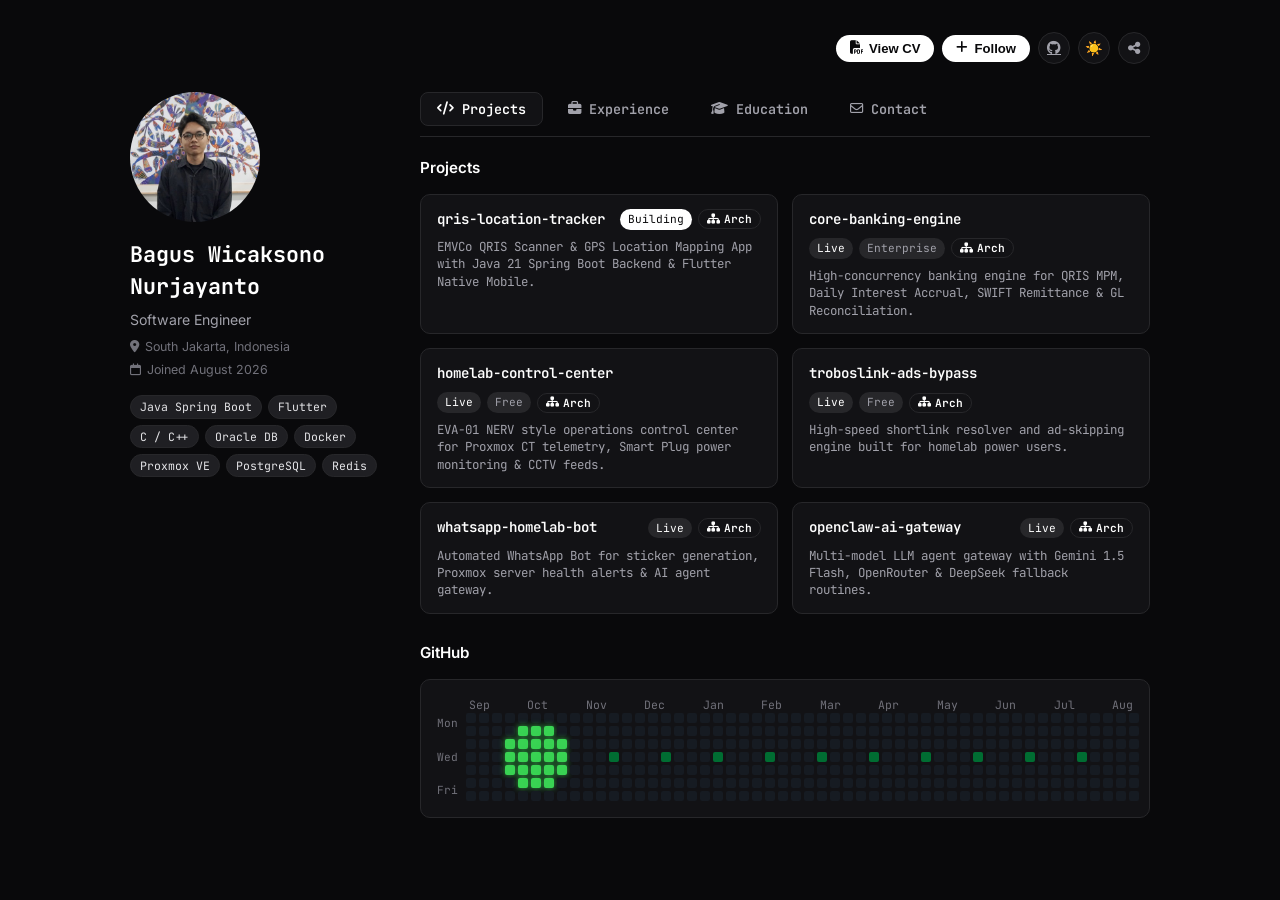
==== commit edec0d00: "fix: Minimalist CV modal header and mobile tab responsiveness" ====
--- a/index.html
+++ b/index.html
@@ -36,7 +36,7 @@
     <link rel="stylesheet" href="https://cdnjs.cloudflare.com/ajax/libs/font-awesome/6.5.1/css/all.min.css">
     
     <!-- Custom Stylesheet -->
-    <link rel="stylesheet" href="styles.css?v=14">
+    <link rel="stylesheet" href="styles.css?v=15">
 </head>
 <body>
 
@@ -127,7 +127,7 @@
                     </button>
                     <button class="tab-btn" id="tabExperienceBtn" onclick="switchTab('experience')">
                         <i class="fa-solid fa-briefcase"></i>
-                        <span>Work Experience</span>
+                        <span>Experience</span>
                     </button>
                     <button class="tab-btn" id="tabEducationBtn" onclick="switchTab('education')">
                         <i class="fa-solid fa-graduation-cap"></i>
@@ -502,9 +502,7 @@
         <div class="cv-modal-card" onclick="event.stopPropagation()">
             <div class="cv-modal-header">
                 <div class="cv-modal-title-group">
-                    <span class="cv-modal-badge">ATS Resume / Curriculum Vitae</span>
-                    <h2 class="cv-modal-title">Bagus Wicaksono Nurjayanto</h2>
-                    <span class="cv-modal-status">Software Engineer &amp; Core Banking Specialist</span>
+                    <h2 class="cv-modal-title"><i class="fa-regular fa-file-pdf"></i> Curriculum Vitae</h2>
                 </div>
                 <div class="cv-modal-actions">
                     <a href="assets/Bagus_Wicaksono_Nurjayanto_CV.pdf" download="Bagus_Wicaksono_Nurjayanto_CV.pdf" class="btn-cv-action" title="Download PDF File">
@@ -530,6 +528,6 @@
     <div class="toast-popup" id="toastPopup">URL copied to clipboard!</div>
 
     <!-- Custom Script -->
-    <script src="script.js?v=14"></script>
+    <script src="script.js?v=15"></script>
 </body>
 </html>
--- a/styles.css
+++ b/styles.css
@@ -820,14 +820,24 @@
     .content-tabs {
         width: 100%;
         display: flex;
-        gap: 8px;
+        gap: 6px;
+        overflow-x: auto;
+        white-space: nowrap;
+        -webkit-overflow-scrolling: touch;
+        scrollbar-width: none;
+        padding-bottom: 4px;
+    }
+
+    .content-tabs::-webkit-scrollbar {
+        display: none;
     }
 
     .tab-btn {
-        flex: 1;
+        flex: 1 0 auto;
         justify-content: center;
-        padding: 9px 12px;
-        font-size: 0.82rem;
+        padding: 8px 10px;
+        font-size: 0.78rem;
+        min-width: max-content;
     }
 
     .projects-grid {
@@ -1189,36 +1199,25 @@
     display: flex;
     justify-content: space-between;
     align-items: center;
-    padding: 16px 22px;
+    padding: 14px 20px;
     border-bottom: 1px solid var(--card-border);
     background-color: var(--bg-color);
 }
 
 .cv-modal-title-group {
     display: flex;
-    flex-direction: column;
-    gap: 2px;
-}
-
-.cv-modal-badge {
-    font-family: var(--font-mono);
-    font-size: 0.7rem;
-    color: var(--text-muted);
-    text-transform: uppercase;
-    letter-spacing: 0.5px;
+    align-items: center;
+    gap: 8px;
 }
 
 .cv-modal-title {
     font-family: var(--font-mono);
-    font-size: 1.15rem;
+    font-size: 1.05rem;
     font-weight: 700;
     color: var(--text-primary);
-}
-
-.cv-modal-status {
-    font-family: var(--font-mono);
-    font-size: 0.76rem;
-    color: var(--text-secondary);
+    display: flex;
+    align-items: center;
+    gap: 8px;
 }
 
 .cv-modal-actions {
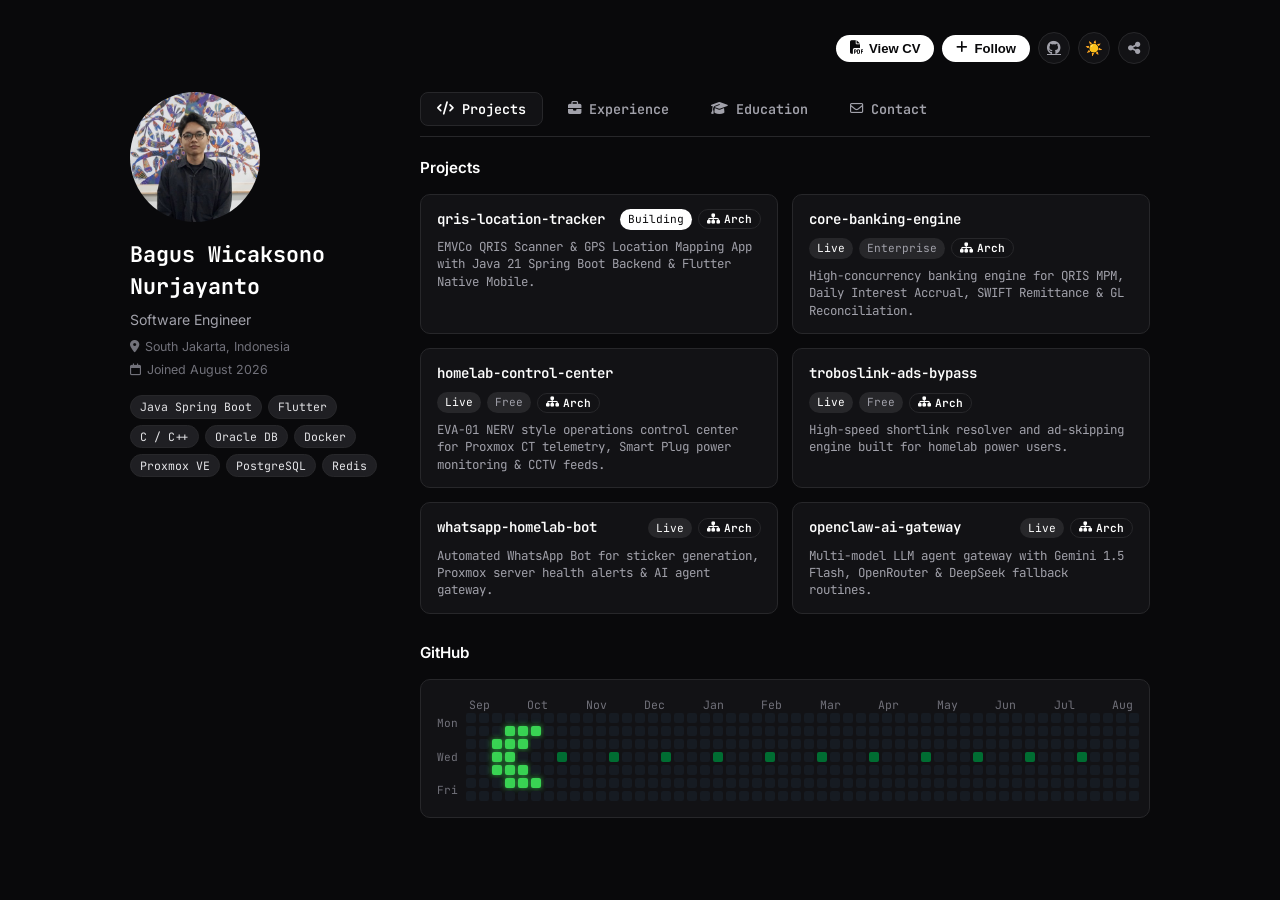
==== commit bf71252f: "fix: Remove CV modal title text and ensure equal mobile tab width" ====
--- a/index.html
+++ b/index.html
@@ -36,7 +36,7 @@
     <link rel="stylesheet" href="https://cdnjs.cloudflare.com/ajax/libs/font-awesome/6.5.1/css/all.min.css">
     
     <!-- Custom Stylesheet -->
-    <link rel="stylesheet" href="styles.css?v=15">
+    <link rel="stylesheet" href="styles.css?v=16">
 </head>
 <body>
 
@@ -501,9 +501,6 @@
     <div class="cv-modal-overlay" id="cvModalOverlay" onclick="closeCvModal(event)">
         <div class="cv-modal-card" onclick="event.stopPropagation()">
             <div class="cv-modal-header">
-                <div class="cv-modal-title-group">
-                    <h2 class="cv-modal-title"><i class="fa-regular fa-file-pdf"></i> Curriculum Vitae</h2>
-                </div>
                 <div class="cv-modal-actions">
                     <a href="assets/Bagus_Wicaksono_Nurjayanto_CV.pdf" download="Bagus_Wicaksono_Nurjayanto_CV.pdf" class="btn-cv-action" title="Download PDF File">
                         <i class="fa-solid fa-download"></i>
@@ -528,6 +525,6 @@
     <div class="toast-popup" id="toastPopup">URL copied to clipboard!</div>
 
     <!-- Custom Script -->
-    <script src="script.js?v=15"></script>
+    <script src="script.js?v=16"></script>
 </body>
 </html>
--- a/styles.css
+++ b/styles.css
@@ -820,24 +820,23 @@
     .content-tabs {
         width: 100%;
         display: flex;
-        gap: 6px;
-        overflow-x: auto;
+        gap: 4px;
+        padding-bottom: 4px;
+    }
+
+    .tab-btn {
+        flex: 1 1 0%;
+        min-width: 0;
+        justify-content: center;
+        padding: 7px 4px;
+        font-size: 0.73rem;
+        gap: 4px;
+    }
+
+    .tab-btn span {
         white-space: nowrap;
-        -webkit-overflow-scrolling: touch;
-        scrollbar-width: none;
-        padding-bottom: 4px;
-    }
-
-    .content-tabs::-webkit-scrollbar {
-        display: none;
-    }
-
-    .tab-btn {
-        flex: 1 0 auto;
-        justify-content: center;
-        padding: 8px 10px;
-        font-size: 0.78rem;
-        min-width: max-content;
+        overflow: hidden;
+        text-overflow: ellipsis;
     }
 
     .projects-grid {
@@ -1197,9 +1196,9 @@
 
 .cv-modal-header {
     display: flex;
-    justify-content: space-between;
-    align-items: center;
-    padding: 14px 20px;
+    justify-content: flex-end;
+    align-items: center;
+    padding: 10px 16px;
     border-bottom: 1px solid var(--card-border);
     background-color: var(--bg-color);
 }
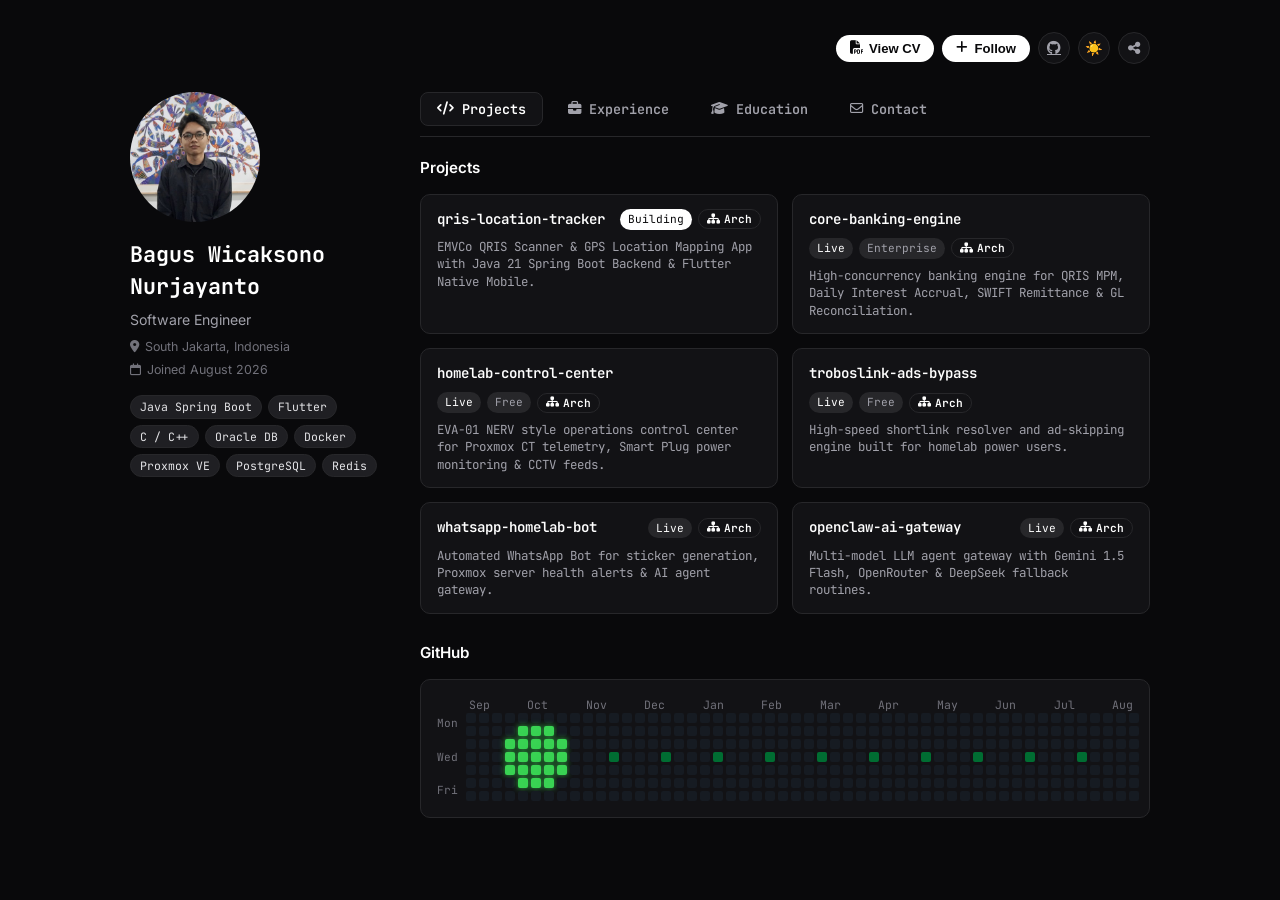
==== commit 3a5526bf: "feat: Make Follow button open GitHub profile in new tab" ====
--- a/index.html
+++ b/index.html
@@ -525,6 +525,6 @@
     <div class="toast-popup" id="toastPopup">URL copied to clipboard!</div>
 
     <!-- Custom Script -->
-    <script src="script.js?v=16"></script>
+    <script src="script.js?v=17"></script>
 </body>
 </html>
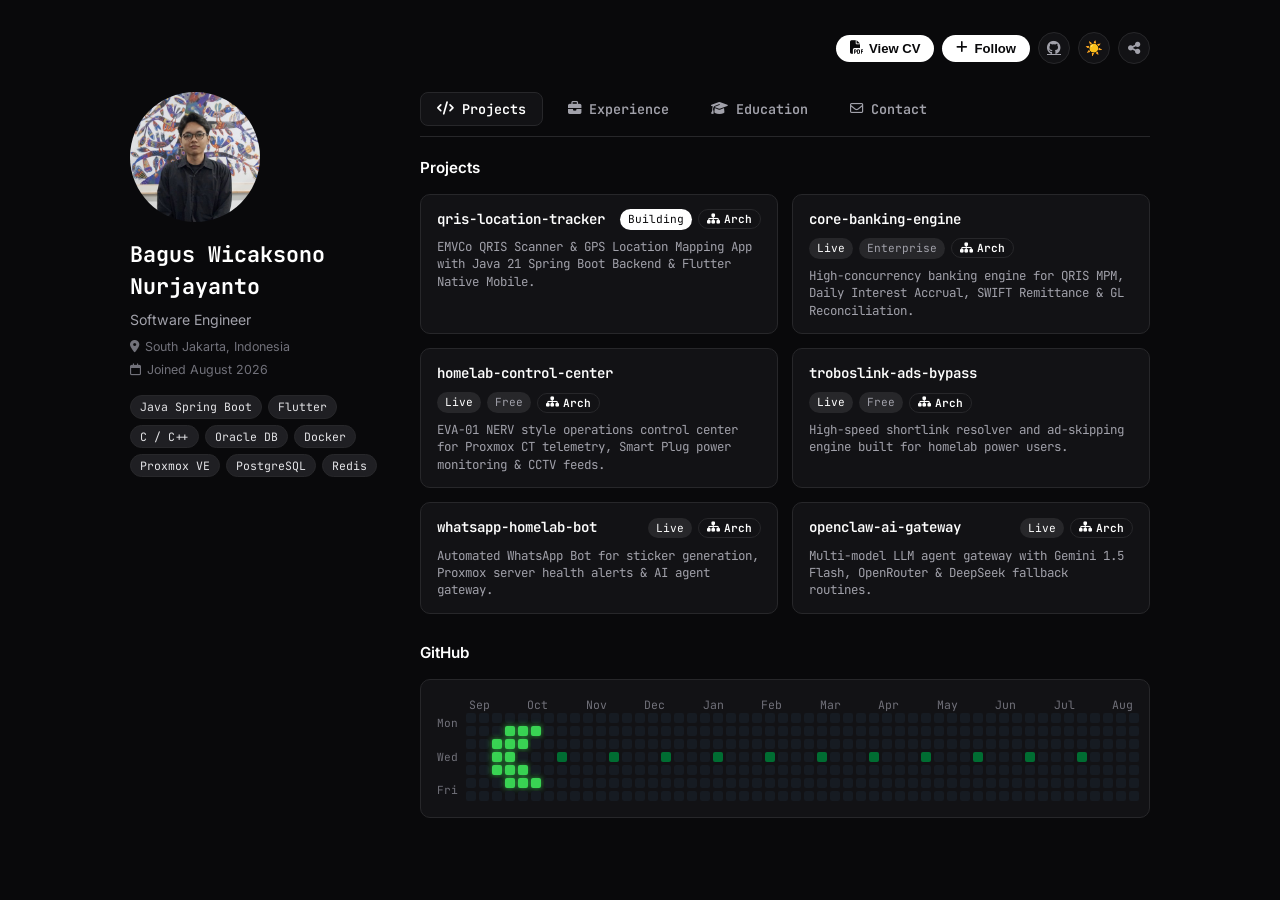
==== commit 332b6c25: "Update title: remove Business Analyst from experience role" ====
--- a/index.html
+++ b/index.html
@@ -59,7 +59,7 @@
                 </button>
                 
                 <!-- GitHub Badge -->
-                <a href="https://github.com/wiicaakkk" target="_blank" class="icon-control-btn" title="GitHub Profile (wiicaakkk)">
+                <a href="https://github.com/wiicaakkk" class="icon-control-btn" title="GitHub Profile (wiicaakkk)">
                     <i class="fa-brands fa-github"></i>
                 </a>
                 
@@ -81,8 +81,8 @@
             <!-- LEFT COLUMN: Profile & Bio Sidebar -->
             <aside class="profile-sidebar">
                 <!-- Avatar -->
-                <div class="avatar-container">
-                    <img src="assets/avatar.png?v=2" alt="Bagus Wicaksono Nurjayanto" class="avatar-img" onerror="this.src='https://api.dicebear.com/7.x/bottts/svg?seed=wiicaakkk'">
+                <div class="avatar-container" style="cursor: pointer;" title="Click 2x for Easter Egg! 🐱">
+                    <img src="assets/avatar.png?v=2" alt="Bagus Wicaksono Nurjayanto" class="avatar-img" id="userAvatar" onclick="handleAvatarEasterEgg(event)" onerror="this.src='https://api.dicebear.com/7.x/bottts/svg?seed=wiicaakkk'">
                 </div>
 
                 <!-- User Info -->
@@ -317,7 +317,7 @@
                             <div class="experience-card">
                                 <div class="exp-header">
                                     <div>
-                                        <h4 class="exp-role">Programmer – Core Banking Developer &amp; Business Analyst</h4>
+                                        <h4 class="exp-role">Programmer – Core Banking Developer</h4>
                                         <div class="exp-company">Next TI, Jakarta</div>
                                     </div>
                                     <span class="exp-date">Apr 2024 – Present</span>
@@ -417,7 +417,7 @@
                         
                         <div class="contact-grid">
                             <!-- LinkedIn -->
-                            <a href="https://www.linkedin.com/in/bagus-wicaksono-nurjayanto/" target="_blank" class="contact-card">
+                            <a href="https://www.linkedin.com/in/bagus-wicaksono-nurjayanto/" class="contact-card">
                                 <div class="contact-icon">
                                     <i class="fa-brands fa-linkedin-in"></i>
                                 </div>
@@ -428,7 +428,7 @@
                             </a>
 
                             <!-- WhatsApp / Phone -->
-                            <a href="https://wa.me/6282223259114" target="_blank" class="contact-card">
+                            <a href="https://wa.me/6282223259114" class="contact-card">
                                 <div class="contact-icon">
                                     <i class="fa-brands fa-whatsapp"></i>
                                 </div>
@@ -450,7 +450,7 @@
                             </a>
 
                             <!-- GitHub -->
-                            <a href="https://github.com/wiicaakkk" target="_blank" class="contact-card">
+                            <a href="https://github.com/wiicaakkk" class="contact-card">
                                 <div class="contact-icon">
                                     <i class="fa-brands fa-github"></i>
                                 </div>
@@ -506,7 +506,7 @@
                         <i class="fa-solid fa-download"></i>
                         <span>Download</span>
                     </a>
-                    <a href="assets/Bagus_Wicaksono_Nurjayanto_CV.pdf" target="_blank" class="btn-cv-action" title="Open in New Tab">
+                    <a href="assets/Bagus_Wicaksono_Nurjayanto_CV.pdf" class="btn-cv-action" title="Open in New Tab">
                         <i class="fa-solid fa-arrow-up-right-from-square"></i>
                     </a>
                     <button class="cv-modal-close" onclick="closeCvModal()" title="Close (Esc)">
@@ -516,7 +516,7 @@
             </div>
 
             <div class="cv-modal-body">
-                <iframe src="assets/Bagus_Wicaksono_Nurjayanto_CV.pdf#toolbar=1&navpanes=0" class="cv-iframe" id="cvIframe" title="Curriculum Vitae Preview"></iframe>
+                <iframe src="assets/Bagus_Wicaksono_Nurjayanto_CV.pdf#toolbar=1&navpanes=0" loading="lazy" class="cv-iframe" id="cvIframe" title="Curriculum Vitae Preview"></iframe>
             </div>
         </div>
     </div>
@@ -525,6 +525,6 @@
     <div class="toast-popup" id="toastPopup">URL copied to clipboard!</div>
 
     <!-- Custom Script -->
-    <script src="script.js?v=17"></script>
+    <script src="script.js?v=28"></script>
 </body>
 </html>
